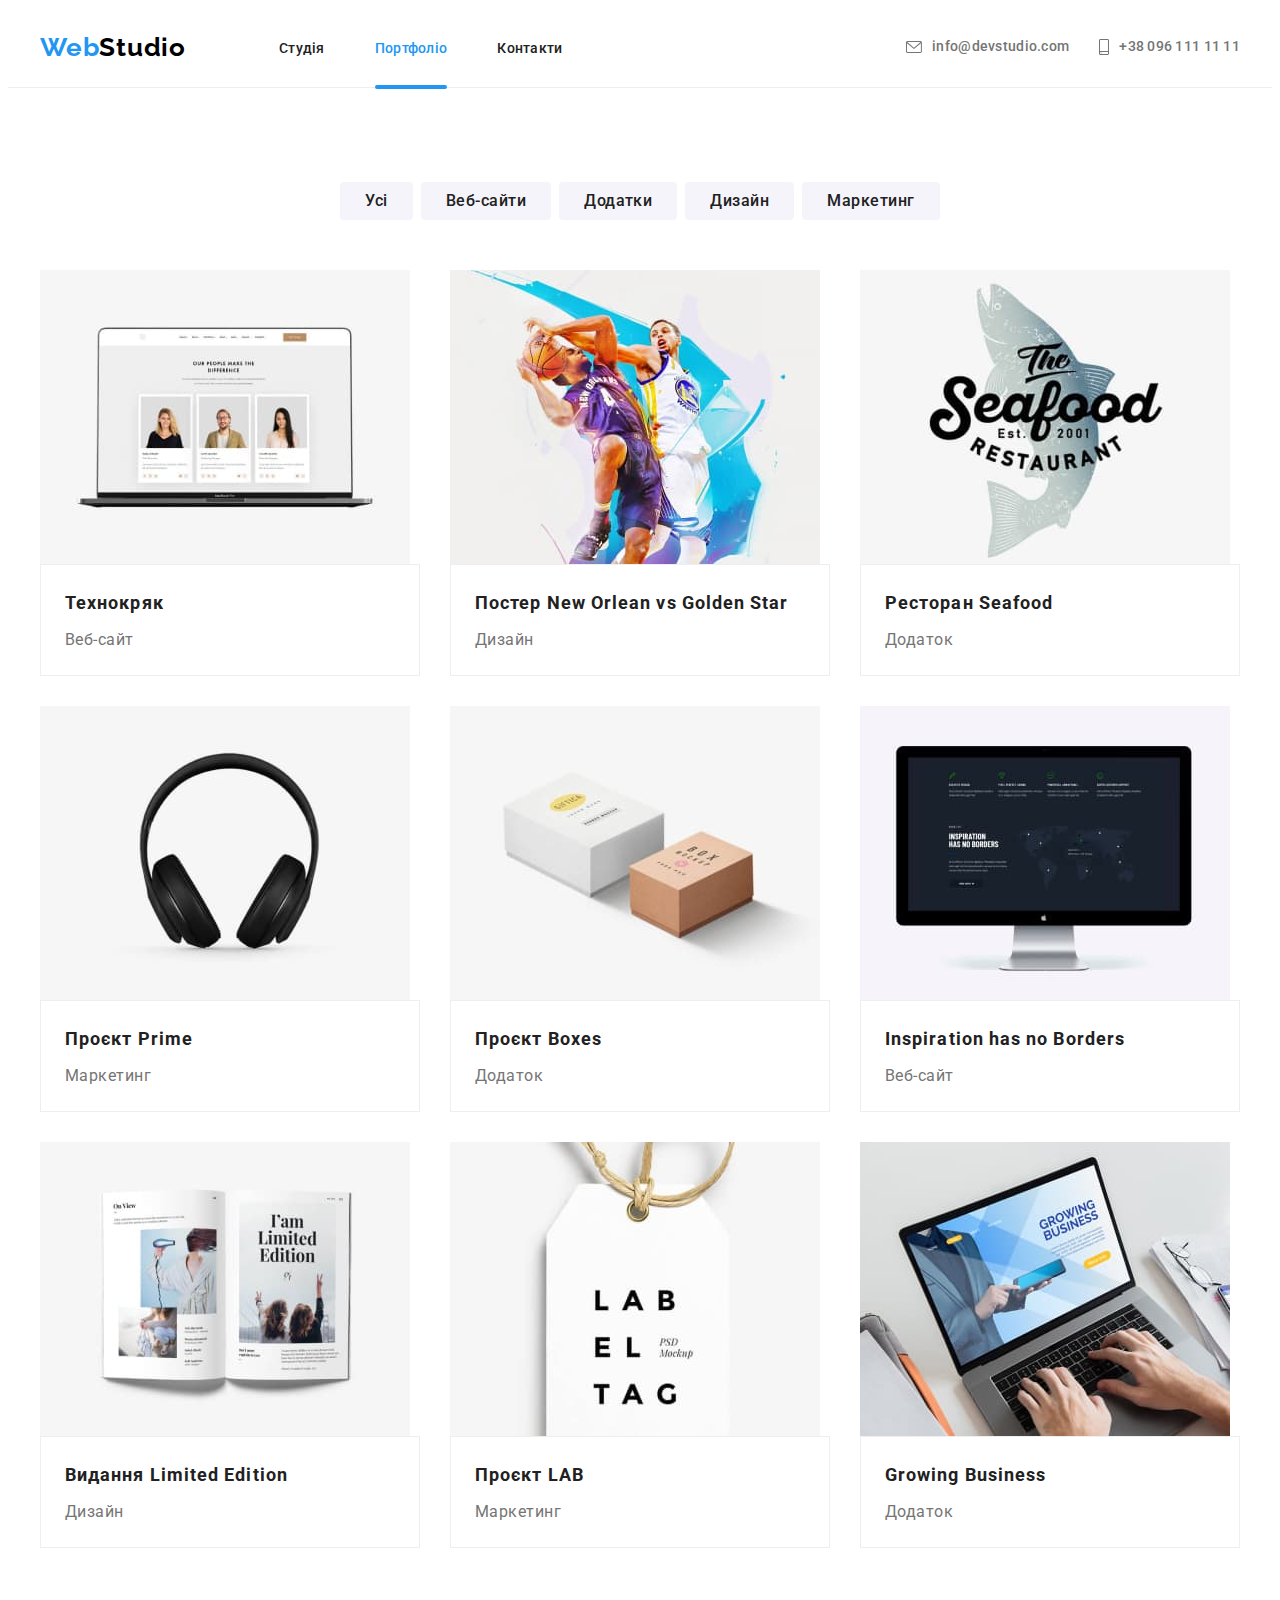
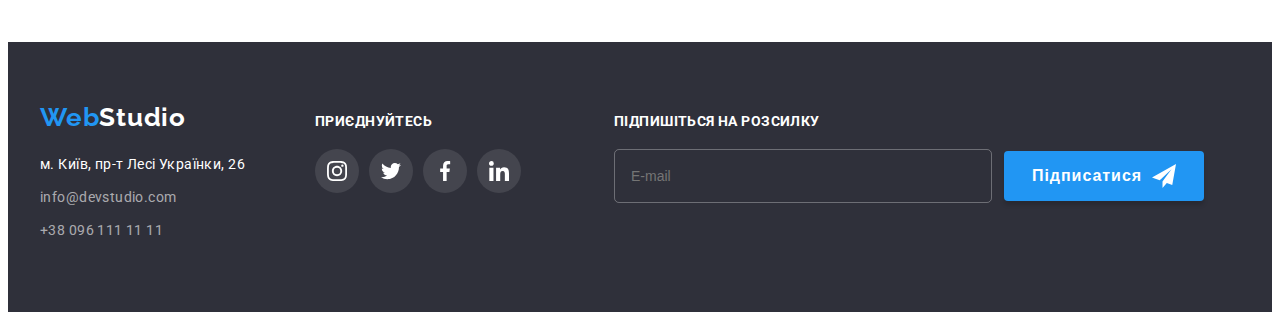
==== portfolio.html @ bf21e255 "hw-8" ====
<!DOCTYPE html>
<html lang="uk">
  <head>
    <meta charset="UTF-8" />
    <meta http-equiv="X-UA-Compatible" content="IE=edge" />
    <meta name="viewport" content="width=device-width, initial-scale=1.0" />
    <title>WebStudio</title>
    <link rel="preconnect" href="https://fonts.googleapis.com" />
    <link rel="preconnect" href="https://fonts.gstatic.com" crossorigin />
    <link
      href="https://fonts.googleapis.com/css2?family=Montserrat:wght@400;700&family=Raleway:wght@700&family=Roboto:wght@400;500;700;900&display=swap"
      rel="stylesheet"
    />
    <link
      rel="stylesheet"
      href="https://cdnjs.cloudflare.com/ajax/libs/modern-normalize/1.1.0/modern-normalize.min.css"
      integrity="sha512-wpPYUAdjBVSE4KJnH1VR1HeZfpl1ub8YT/NKx4PuQ5NmX2tKuGu6U/JRp5y+Y8XG2tV+wKQpNHVUX03MfMFn9Q=="
      crossorigin="anonymous"
      referrerpolicy="no-referrer"
    />
    <link href="https://unpkg.com/aos@2.3.1/dist/aos.css" rel="stylesheet">
    <link rel="stylesheet" href="https://cdnjs.cloudflare.com/ajax/libs/animate.css/4.1.1/animate.min.css" />
    <link rel="stylesheet" href="./css/main.css" />
    <link rel="stylesheet" href="./css/mainn.min.css" />
  </head>

  <body>
    <header class="header">
      <div class="conteiner header__conteiner">
        <nav class="navigation">
          <a class="logo navigation__logo link" href="link">Web<span class="webstudio-top">Studio</span></a>
          <ul class="menu list">
            <li class="menu__item">
              <a class="menu__link " href="./index.html">Студія</a>
            </li>
            <li class="menu__item">
              <a class="menu__link current" href="">Портфоліо</a>
            </li>
            <li class="menu__item">
              <a class="menu__link " href="">Контакти</a>
            </li>
          </ul>
        </nav>
        <div class="connect header__connect">
          <ul class="connect__list list">
            <li class="connect__item">
              <a class="connect__mail link" href="mailtoo:info@devstudio.com"><svg class="connect__icon" width="16"
                  height="12">
                  <use href="./img/symbol-defs.svg#icon-envelope"></use>
                </svg>
                info@devstudio.com</a>
            </li>
            <li class="connect__item">
              <a class="connect__tel link" href="tel:+380961111111"><svg class="connect__icon" width="10" height="16">
                  <use href="./img/symbol-defs.svg#icon-smartphone"></use>
                </svg>
                +38 096 111 11 11</a>
            </li>
          </ul>
        </div>
      </div>
    </header>
    <main>
      <section class="conteiner">
        <div class="presentation section">
          <div class="btn-conteiner">
            <h2 class="visually-hidden">hero</h2>
            <ul class="btn-list list">
              <li class="btn-item">
                <button class="btn-btn" type="button">Усі</button>
              </li>
              <li class="btn-item">
                <button class="btn-btn" type="button">Веб-сайти</button>
              </li>
              <li class="btn-item">
                <button class="btn-btn" type="button">Додатки</button>
              </li>
              <li class="btn-item">
                <button class="btn-btn" type="button">Дизайн</button>
              </li>
              <li class="btn-item">
                <button class="btn-btn" type="button">Маркетинг</button>
              </li>
            </ul>
          </div>
          <h1 class="visually-hidden">our works></h1>
          <div class="conteiner-our-works">
            <ul class="our-works-list list">
              <li class="our-works-item">
                <a class="our-works link" href="">
                  <div class="our-wrap">
                    <img src="./portfolio/1.jpg" alt="фото" width="370" height="294" />
                    <p class="our-text">Ресурс пропонує комплексні пропозиції з різним рівнем функціоналу та сервісів. Все це дозволить
                      відвідувачу отримати
                      вичерпні відомості про компанію чи приватну особу.
                    </p>
                  </div>
                  <div class="our-works-item-conteiner">
                    <h3 class="our-works-title">Технокряк</h3>
                    <p class="our-works-text">Веб-сайт</p>
                  </div>
                </a>
              </li>
              <li class="our-works-item">
                <a class="our-works link" href="">
                  <div class="our-wrap">
                    <img src="./portfolio/2.jpg" alt="фото" width="370" height="294" />
                    <p class="our-text">Ресурс пропонує комплексні пропозиції з різним рівнем функціоналу та сервісів. Все це дозволить
                      відвідувачу отримати
                      вичерпні відомості про компанію чи приватну особу.
                    </p>
                  </div>
                 
                  <div class="our-works-item-conteiner">
                    <h3 class="our-works-title">
                      Постер <span lang="en">New Orlean vs Golden Star</span>
                    </h3>
                    <p class="our-works-text">Дизайн</p>
                  </div>
                </a>
              </li>
              <li class="our-works-item">
                <a class="our-works link" href="">
                  <div class="our-wrap">
                    <img src="./portfolio/3.jpg" alt="фото" width="370" height="294" />
                    <p class="our-text">Ресурс пропонує комплексні пропозиції з різним рівнем функціоналу та сервісів. Все це дозволить
                      відвідувачу отримати
                      вичерпні відомості про компанію чи приватну особу.
                    </p>
                  </div>
                  
                  <div class="our-works-item-conteiner">
                    <h3 class="our-works-title">
                      Ресторан <span lang="en">Seafood</span>
                    </h3>
                    <p class="our-works-text">Додаток</p>
                  </div>
                </a>
              </li>
              <li class="our-works-item">
                <a class="our-works link" href="">
                  <div class="our-wrap">
                    <img src="./portfolio/4.jpg" alt="фото" width="370" height="294" />
                    <p class="our-text">Ресурс пропонує комплексні пропозиції з різним рівнем функціоналу та сервісів. Все це дозволить
                      відвідувачу отримати
                      вичерпні відомості про компанію чи приватну особу.
                    </p>
                  </div>
                 
                  <div class="our-works-item-conteiner">
                    <h3 class="our-works-title">
                      Проєкт <span lang="en">Prime</span>
                    </h3>
                    <p class="our-works-text">Маркетинг</p>
                  </div>
                </a>
              </li>
              <li class="our-works-item">
                <a class="our-works link" href="">
                  <div class="our-wrap">
                    <img src="./portfolio/5.jpg" alt="фото" width="370" height="294" />
                    <p class="our-text">Ресурс пропонує комплексні пропозиції з різним рівнем функціоналу та сервісів. Все це дозволить
                      відвідувачу отримати
                      вичерпні відомості про компанію чи приватну особу.
                    </p>
                  </div>
                 
                  <div class="our-works-item-conteiner">
                    <h3 class="our-works-title">
                      Проєкт <span lang="en">Boxes</span>
                    </h3>
                    <p class="our-works-text">Додаток</p>
                  </div>
                </a>
              </li>
              <li class="our-works-item">
                <a class="our-works link" href="">
                  <div class="our-wrap">
                    <img src="./portfolio/6.jpg" alt="фото" width="370" height="294" />
                    <p class="our-text">Ресурс пропонує комплексні пропозиції з різним рівнем функціоналу та сервісів. Все це дозволить
                      відвідувачу отримати
                      вичерпні відомості про компанію чи приватну особу.
                    </p>
                  </div>
                  
                  <div class="our-works-item-conteiner">
                    <h3 class="our-works-title">
                      <span lang="en">Inspiration has no Borders</span>
                    </h3>
                    <p class="our-works-text">Веб-сайт</p>
                  </div>
                </a>
              </li>
              <li class="our-works-item">
                <a class="our-works link" href="">
                  <div class="our-wrap">
                    <img src="./portfolio/7.jpg" alt="фото" width="370" height="294" />
                    <p class="our-text">Ресурс пропонує комплексні пропозиції з різним рівнем функціоналу та сервісів. Все це дозволить
                      відвідувачу отримати
                      вичерпні відомості про компанію чи приватну особу.
                    </p>
                  </div>
                 
                  <div class="our-works-item-conteiner">
                    <h3 class="our-works-title">
                      Видання <span lang="en">Limited Edition</span>
                    </h3>
                    <p class="our-works-text">Дизайн</p>
                  </div>
                </a>
              </li>
              <li class="our-works-item">
                <a class="our-works link" href="">
                  <div class="our-wrap">
                    <img src="./portfolio/8.jpg" alt="фото" width="370" height="294" />
                    <p class="our-text">Ресурс пропонує комплексні пропозиції з різним рівнем функціоналу та сервісів. Все це дозволить
                      відвідувачу отримати
                      вичерпні відомості про компанію чи приватну особу.
                    </p>
                  </div>
                  
                  <div class="our-works-item-conteiner">
                    <h3 class="our-works-title">
                      Проєкт <span lang="en">LAB</span>
                    </h3>
                    <p class="our-works-text">Маркетинг</p>
                  </div>
                </a>
              </li>
              <li class="our-works-item">
                <a class="our-works link" href="">
                  <div class="our-wrap">
                    <img src="./portfolio/9.jpg" alt="фото" width="370" height="294" />
                    <p class="our-text">Ресурс пропонує комплексні пропозиції з різним рівнем функціоналу та сервісів. Все це дозволить
                      відвідувачу отримати
                      вичерпні відомості про компанію чи приватну особу.
                    </p>
                  </div>
                  
                  <div class="our-works-item-conteiner">
                    <h3 class="our-works-title">
                      <span lang="en">Growing Business</span>
                    </h3>
                    <p class="our-works-text">Додаток</p>
                  </div>
                </a>
              </li>
            </ul>
          </div>
        </div>
      </section>
    </main>
    <footer class="footer section">
      <div class="conteiner footer__section">
        <div class="footer__conteiner">
          <a class="logo link" href="link">Web<span class="webstudio-bottom">Studio</span></a>
          <address class="address">
            м. Київ, пр-т Лесі Українки, 26
          </address>
          <ul class="footer__list list">
            <li class="footer__item">
              <a class="footer__mail link" href="mailtoo:info@devstudio.com">info@devstudio.com</a>
            </li>
            <li class="footer__item">
              <a class="footer__tel link" href="tel:+380961111111">+38 096 111 11 11</a>
            </li>
          </ul>
        </div>
        <div class="footer__soc">
          <h2 class="footer__soc-tile">приєднуйтесь</h2>
          <ul class="socials list">
            <li class="socials__item">
              <a class="socials__link footer--link" href="">
                <svg class="socials__icon" width="20" height="20">
                  <use href="./img/symbol-defs.svg#icon-instagram"></use>
                </svg>
              </a>
            </li>
            <li class="socials__item">
              <a class="socials__link footer--link" href="">
                <svg class="socials__icon" width="20" height="20">
                  <use href="./img/symbol-defs.svg#icon-twitter"></use>
                </svg>
              </a>
            </li>
            <li class="socials__item">
              <a class="socials__link footer--link" href="">
                <svg class="socials__icon" width="20" height="20">
                  <use href="./img/symbol-defs.svg#icon-facebook"></use>
                </svg>
              </a>
            </li>
            <li class="socials__item">
              <a class="socials__link footer--link" href="">
                <svg class="socials__icon" width="20" height="20">
                  <use href="./img/symbol-defs.svg#icon-linkedin"></use>
                </svg>
              </a>
            </li>
          </ul>
        </div>
        <form>
          <h2 class="footer__soc-tile">Підпишіться на розсилку</h2>
          <div class="footer-form">
            <label for="user-email" class="footer-modal-label"></label>
            <input type="email" class="form-input" name="user-email" id="user-email" placeholder="E-mail" />
            <button class="footer-form-btn" type="submit">
              Підписатися
              <svg class="form-close-icon" width="24" height="24">
                <use href="./img/symbol-defs.svg#icon-icon-send"></use>
              </svg>
            </button>
          </div>
        </form>
      </div>
    </footer>
  </body>
</html>
---- css/main.css ----
/* :root {
  --main-title-color: #ffffff;
  --main-btn-color: #ffffff;
  --second-title-color: #212121;
  --second-btn-color: #303030;
  --accent-color: #2196f3;
  --main-font: "Raleway", sans-serif;
} */

/* p,
h1,
h2,
h3,
h4,
h5,
h6 {
  margin: 0;
}

ul,
ol {
  margin: 0;
  padding-left: 0;
}

button {
  cursor: pointer;
}

img {
  display: block;
} */

/* body {
  font-family: "Roboto", sans-serif;
} */

/* .list {
  list-style: none;
}

.link {
  text-decoration: none;
} */
/* .visually-hidden {
  position: absolute;
  white-space: nowrap;
  width: 1px;
  height: 1px;
  overflow: hidden;
  border: 0;
  padding: 0;
  clip: rect(0 0 0 0);
  clip-path: inset(50%);
  margin: -1px;
} */

/* .conteiner {
  width: 1200px;
  padding-left: 15px;
  padding-right: 15px;
    margin-top: 0;
      margin-bottom: 0;
      margin-left: auto;
      margin-right: auto;
} */



/* ==================heder=============== */
/* 
.header {
  padding-top: 24px;
  padding-bottom: 25px;
  background: #ffffff;
  border-bottom: 1px solid #eeeeee;
}

.heder-navigation {
  display: flex;
  align-items: center;
}

.header-conteiner {
  display: flex;
  align-items: center;
}

.heder-list {
  display: flex;
  gap: 50px;
}

.header-connect {
  margin-left: auto;
}

.header-connect-list {
  display: flex;
  gap: 30px;
}


.heder-item .current{
  color: var(--accent-color);
}

.current {
  position: relative;
  padding-top: 32px;
  padding-bottom: 32px;
  
}

.current::after {
  content: "";
  position: absolute;
  left: 0;
  bottom: -1px;
  display: block;
  width: 100%;
  height: 4px;
  border-radius: 2px;
  background-color: var(--accent-color);
}

.header-connect-icon {
  fill: currentColor;
}

.heder-logo {
  font-family: "Raleway", sans-serif;
  font-style: normal;
  font-weight: 700;
  font-size: 26px;
  line-height: 1.19;
  letter-spacing: 0.03em;
  color: var(--accent-color);
  margin-right: 93px;
}

.webstudio-top {
  color: black;
}

.heder-link {
  font-weight: 500;
  font-size: 14px;
  line-height: 1.14;
  letter-spacing: 0.02em;
  color: var(--second-title-color);
  transition:color 250ms cubic-bezier(0.4, 0, 0.2, 1);
}

.heder-mail,
.heder-tel {
  font-weight: 500;
  font-size: 14px;
  line-height: 1.14;
  letter-spacing: 0.02em;
  color: #757575;
  display: flex;
  align-items: center;
  gap: 10px;
  transition:color 250ms cubic-bezier(0.4, 0, 0.2, 1);
}

.heder-link:hover,
.heder-mail:hover,
.heder-tel:hover {
  color: var(--accent-color);
}

.heder-link:focus,
.heder-mail:focus,
.heder-tel:focus {
  color: var(--accent-color);
} */
/* ============presentation=========== */

/* .btn-list {
  display: flex;
  justify-content: center;
  gap: 8px;
  margin-bottom: 50px;
}

.btn-btn {
  font-family: "Roboto";
  font-style: normal;
  font-weight: 500;
  font-size: 16px;
  line-height: 1.62;
  text-align: center;
  letter-spacing: 0.03em;
  cursor: pointer;
  border: 1px;
  border-radius: 4px;
  background: #f5f4fa;
  color: var(--second-title-color);
  padding: 6px 25px;
  transition: background-color 250ms cubic-bezier(0.4, 0, 0.2, 1);
}

.btn-btn:hover {
  border-radius: 4px;
  background-color: var(--accent-color);
  color: var(--main-btn-color);
  box-shadow: 0px 3px 1px rgba(0, 0, 0, 0.1), 0px 1px 2px rgba(0, 0, 0, 0.08), 0px 2px 2px rgba(0, 0, 0, 0.12);
    border-radius: 4px;
}

.our-works-list {
  display: flex;
  flex-wrap: wrap;
  gap: 30px;
}

.our-works-item {
  width: calc((100% - 60px) / 3);
}

.our-wrap{
  position: relative;
  overflow: hidden;
}

.our-text{
  position: absolute;
  top: 0;
  left: 0;
  color: #FFFFFF;
  font-family: 'Roboto';
    font-style: normal;
    font-weight: 400;
    font-size: 18px;
    line-height: 1.56;
    letter-spacing: 0.03em;
    background-color:rgba(33, 150, 243, 0.9);
    padding: 40px;
    height: 100%;
    transform: translateY(100%);
    transition:transform 250ms cubic-bezier(0.4, 0, 0.2, 1);
    overflow: auto;
}
.our-works-item:hover .our-text{
  transform: translateY(0);
}


.our-works-item:hover,
.our-works-item:focus{
box-shadow: 0px 1px 1px rgba(0, 0, 0, 0.12), 0px 4px 4px rgba(0, 0, 0, 0.06), 1px 4px 6px rgba(0, 0, 0, 0.16);
}

.our-works-item-conteiner {
  padding: 20px 24px;
  background: #ffffff;
  border: 1px solid #eeeeee;
}

.our-works-title {
  font-weight: 700;
  font-size: 18px;
  line-height: 2;
  letter-spacing: 0.06em;
  color: var(--second-title-color);
  margin-bottom: 4px;
}

.our-works-text {
  font-size: 16px;
  line-height: 1.88;
  letter-spacing: 0.03em;
  color: #757575;
} */

/* =============footer============= */

/* .footer {
  background: #2f303a;
  padding-top: 60px;
  padding-bottom: 60px;
}

.footer-soc-tile {
  font-weight: 700;
  font-size: 14px;
  line-height: 1.14;
  letter-spacing: 0.03em;
  color: #ffffff;
  text-transform: uppercase;
  margin-bottom: 20px;
}

.footer-logo {
  font-family: "Raleway", sans-serif;
  font-weight: 700;
  font-size: 26px;
  line-height: 1.19;
  letter-spacing: 0.03em;
  color: var(--accent-color);
}

.webstudio-bottom {
  color: #ffffff;
}

.footer-address {
  font-style: normal;
  font-size: 14px;
  line-height: 1.71;
  letter-spacing: 0.03em;
  color: #ffffff;
  margin-top: 20px;
  margin-bottom: 9px;
}

.footer-item {
  margin-bottom: 9px;
}

.footer-mail,
.footer-tel {
  font-size: 14px;
  line-height: 1.71;
  letter-spacing: 0.03em;
  color: rgba(255, 255, 255, 0.6);
  transition:color 250ms cubic-bezier(0.4, 0, 0.2, 1);
}

.footer-mail:hover,
.footer-tel:hover {
  color: var(--accent-color);
}

.footer-mail:focus,
.footer-tel:focus {
  color: var(--accent-color);
}

.footer-soc-list {
  display: flex;
  gap: 10px;
}

.footer-soc {
  margin-right: 93px;
}

.footer-conteiner {
  margin-right: 70px;
}

.footer-section {
  display: flex;
  align-items: baseline;
}

.footer-soc-link {
  width: 44px;
  height: 44px;
  border-radius: 50%;
  background: rgba(255, 255, 255, 0.1);
  display: flex;
  align-items: center;
  justify-content: center;
  color: #ffffff;
  transition: background-color 250ms cubic-bezier(0.4, 0, 0.2, 1);
}

.footer-soc-icon {
  fill: currentColor;
}

.footer-soc-link:hover,
.footer-soc-link:focus {
  background-color: var(--accent-color);
}

.form-input {
  width: 358px;
  height: 50px;
  border: 1px solid rgba(255, 255, 255, 0.3);
  border-radius: 5px;
  font-size: 14px;
  padding-left: 16px;
  background-color: transparent;
  margin-right: 12px;
}

.footer-form {
  display: flex;
  align-items: center;
  justify-content: center;
}

.form-close-icon {
  fill: #FFFFFF;

}

.footer-form-btn {
  font-weight: 700;
  font-size: 16px;
  line-height: 31.88;
  display: flex;
  align-items: center;
  text-align: center;
  letter-spacing: 0.06em;
  color: #FFFFFF;
  cursor: pointer;
  margin: 0 auto;
  background-color: transparent;
  background: #2196f3;
  box-shadow: 0px 4px 4px rgba(0, 0, 0, 0.15);
  border-radius: 4px;
  min-width: 200px;
  height: 50px;
  border: 1px;
  display: flex;
  align-items: center;
  justify-content: center;
  gap: 10px;

} */
---- css/mainn.min.css ----
:root{--main-title-color: #ffffff;--main-btn-color: #ffffff;--second-title-color: #212121;--second-btn-color: #303030;--accent-color: #2196f3;--main-font: "Raleway", sans-serif}body{font-family:"Roboto",sans-serif}.list{list-style:none}.link{text-decoration:none}p,h1,h2,h3,h4,h5,h6{margin:0}ul,ol{margin:0;padding-left:0}button{cursor:pointer}img{display:block}a{color:currentColor;text-decoration:none}.section{padding-top:94px;padding-bottom:94px}.conteiner{width:1200px;padding-left:15px;padding-right:15px;margin:0 auto}.socials__link{width:44px;height:44px;border-radius:50%;display:flex;align-items:center;justify-content:center;transition:background-color 250ms cubic-bezier(0.4, 0, 0.2, 1)}.socials__link:hover,.socials__link:focus{background-color:var(--accent-color);color:#fff}.footer--link{background:rgba(255,255,255,.1);color:#fff}.header{padding-top:24px;padding-bottom:24px;background:#fff;border-bottom:1px solid #eee}.navigation{display:flex;align-items:center}.header__conteiner{display:flex;align-items:center}.menu{display:flex;gap:50px}.menu__item .current{color:var(--accent-color)}.header__connect{margin-left:auto}.connect__list{display:flex;gap:30px}.current{position:relative;padding-top:32px;padding-bottom:32px}.current::after{content:"";position:absolute;left:0;bottom:-1px;display:block;width:100%;height:4px;border-radius:2px;background-color:var(--accent-color)}.connect__icon{fill:currentColor}.logo{font-family:"Raleway",sans-serif;font-style:normal;font-weight:700;font-size:26px;line-height:1.19;letter-spacing:.03em;color:var(--accent-color)}.navigation__logo{margin-right:93px}.webstudio-top{color:#000}.menu__link{font-weight:500;font-size:14px;line-height:1.14;letter-spacing:.02em;color:var(--second-title-color);transition:color 250ms cubic-bezier(0.4, 0, 0.2, 1)}.menu__link:hover,.menu__link:focus{color:var(--accent-color)}.connect__mail,.connect__tel{font-weight:500;font-size:14px;line-height:1.14;letter-spacing:.02em;color:#757575;display:flex;align-items:center;gap:10px;transition:color 250ms cubic-bezier(0.4, 0, 0.2, 1)}.connect__mail:hover,.connect__mail:focus,.connect__tel:hover,.connect__tel:focus{color:var(--accent-color)}.btn-list{display:flex;justify-content:center;gap:8px;margin-bottom:50px}.btn-btn{font-family:"Roboto";font-style:normal;font-weight:500;font-size:16px;line-height:1.62;text-align:center;letter-spacing:.03em;cursor:pointer;border:1px;border-radius:4px;background:#f5f4fa;color:var(--second-title-color);padding:6px 25px;transition:background-color 250ms cubic-bezier(0.4, 0, 0.2, 1)}.btn-btn:hover{border-radius:4px;background-color:var(--accent-color);color:var(--main-btn-color);box-shadow:0px 3px 1px rgba(0,0,0,.1),0px 1px 2px rgba(0,0,0,.08),0px 2px 2px rgba(0,0,0,.12);border-radius:4px}.our-works-list{display:flex;flex-wrap:wrap;gap:30px}.our-works-item{width:calc((100% - 60px)/3)}.our-works-item:hover,.our-works-item:focus{box-shadow:0px 1px 1px rgba(0,0,0,.12),0px 4px 4px rgba(0,0,0,.06),1px 4px 6px rgba(0,0,0,.16)}.our-wrap{position:relative;overflow:hidden}.our-text{position:absolute;top:0;left:0;color:#fff;font-family:"Roboto";font-style:normal;font-weight:400;font-size:18px;line-height:1.56;letter-spacing:.03em;background-color:rgba(33,150,243,.9);padding:40px;height:100%;transform:translateY(100%);transition:transform 250ms cubic-bezier(0.4, 0, 0.2, 1);overflow:auto}.our-works-item:hover .our-text{transform:translateY(0)}.our-works-item-conteiner{padding:20px 24px;background:#fff;border:1px solid #eee}.our-works-title{font-weight:700;font-size:18px;line-height:2;letter-spacing:.06em;color:var(--second-title-color);margin-bottom:4px}.our-works-text{font-size:16px;line-height:1.88;letter-spacing:.03em;color:#757575}.footer{background:#2f303a;padding-top:60px;padding-bottom:60px}.footer__soc-tile{font-weight:700;font-size:14px;line-height:16px;letter-spacing:.03em;text-transform:uppercase;color:#fff;margin-bottom:20px}.logo{font-family:"Raleway",sans-serif;font-weight:700;font-size:26px;line-height:1.19;letter-spacing:.03em;color:var(--accent-color)}.webstudio-bottom{color:#fff}.address{font-style:normal;font-size:14px;line-height:1.71;letter-spacing:.03em;color:#fff;margin-top:20px;margin-bottom:9px}.footer__item{margin-bottom:9px}.footer__mail,.footer__tel{font-size:14px;line-height:1.71;letter-spacing:.03em;color:rgba(255,255,255,.6);transition:color 250ms cubic-bezier(0.4, 0, 0.2, 1)}.footer__mail:hover,.footer__mail:focus,.footer__tel:hover,.footer__tel:focus{color:var(--accent-color)}.footer__soc{margin-right:93px}.socials{display:flex;gap:10px}.footer__conteiner{margin-right:70px}.footer__section{display:flex;align-items:baseline}.socials__icon{fill:currentColor}.form-input{width:358px;height:50px;border:1px solid rgba(255,255,255,.3);border-radius:5px;font-size:14px;padding-left:16px;background-color:rgba(0,0,0,0);margin-right:12px}.footer-form{display:flex;align-items:center;justify-content:center}.form-close-icon{fill:#fff}.footer-form-btn{font-weight:700;font-size:16px;line-height:1.88;text-align:center;letter-spacing:.06em;color:#fff;cursor:pointer;margin:0 auto;background-color:rgba(0,0,0,0);background:#2196f3;box-shadow:0px 4px 4px rgba(0,0,0,.15);border-radius:4px;min-width:200px;height:50px;border:1px;display:flex;align-items:center;justify-content:center;gap:10px}.visually-hidden{position:absolute;white-space:nowrap;width:1px;height:1px;overflow:hidden;border:0;padding:0;clip:rect(0 0 0 0);-webkit-clip-path:inset(50%);clip-path:inset(50%);margin:-1px}/*# sourceMappingURL=mainn.min.css.map */
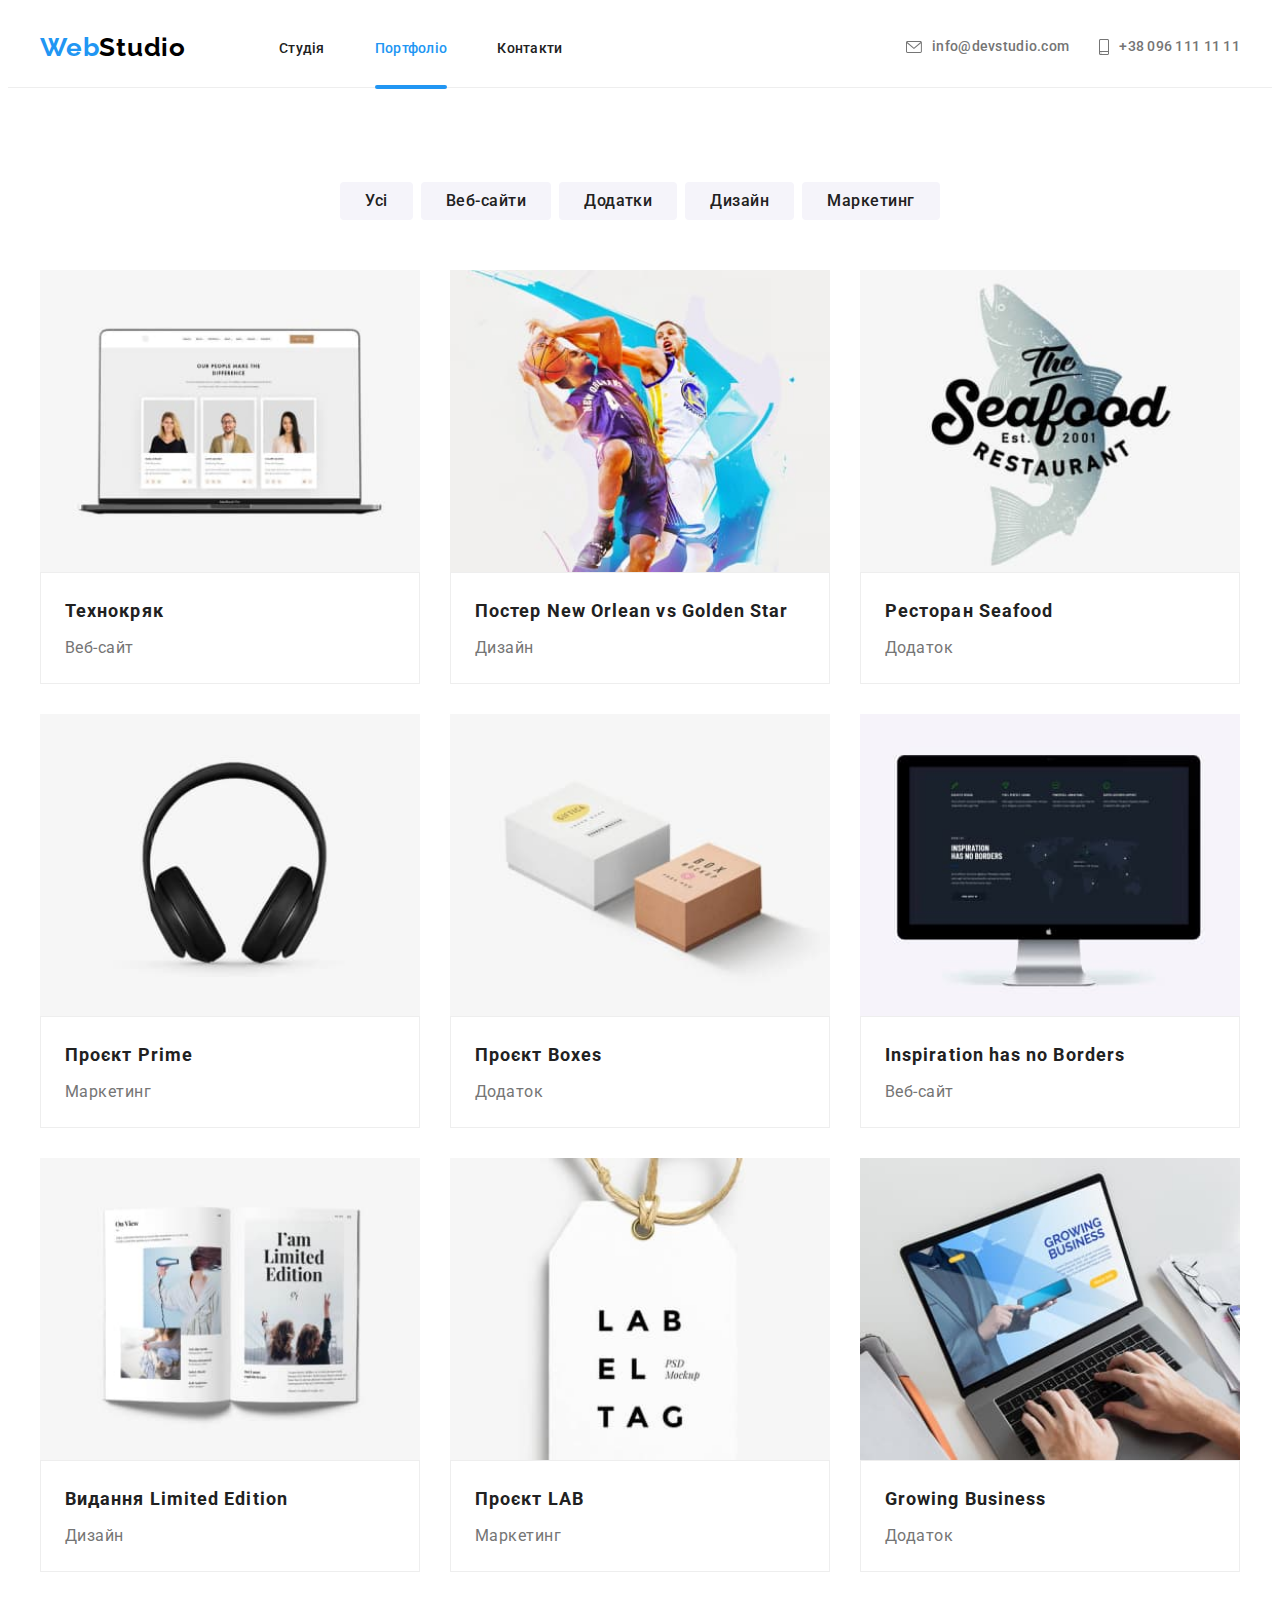
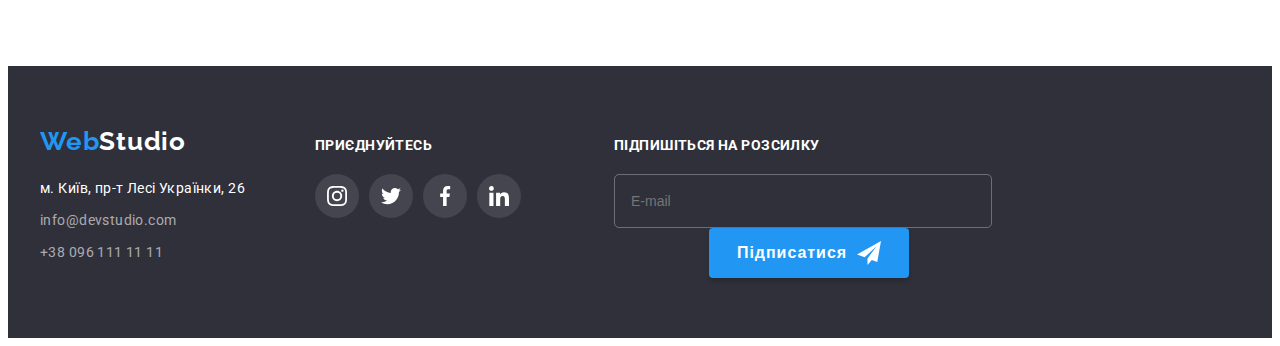
==== commit 9d2ed440: "corecttion" ====
--- a/portfolio.html
+++ b/portfolio.html
@@ -1,25 +1,21 @@
 <!DOCTYPE html>
 <html lang="uk">
-  <head>
-    <meta charset="UTF-8" />
-    <meta http-equiv="X-UA-Compatible" content="IE=edge" />
-    <meta name="viewport" content="width=device-width, initial-scale=1.0" />
-    <title>WebStudio</title>
-    <link rel="preconnect" href="https://fonts.googleapis.com" />
-    <link rel="preconnect" href="https://fonts.gstatic.com" crossorigin />
-    <link
-      href="https://fonts.googleapis.com/css2?family=Montserrat:wght@400;700&family=Raleway:wght@700&family=Roboto:wght@400;500;700;900&display=swap"
-      rel="stylesheet"
-    />
-    <link
-      rel="stylesheet"
-      href="https://cdnjs.cloudflare.com/ajax/libs/modern-normalize/1.1.0/modern-normalize.min.css"
-      integrity="sha512-wpPYUAdjBVSE4KJnH1VR1HeZfpl1ub8YT/NKx4PuQ5NmX2tKuGu6U/JRp5y+Y8XG2tV+wKQpNHVUX03MfMFn9Q=="
-      crossorigin="anonymous"
-      referrerpolicy="no-referrer"
-    />
-    <link href="https://unpkg.com/aos@2.3.1/dist/aos.css" rel="stylesheet">
-    <link rel="stylesheet" href="https://cdnjs.cloudflare.com/ajax/libs/animate.css/4.1.1/animate.min.css" />
+
+<head>
+  <meta charset="UTF-8" />
+  <meta http-equiv="X-UA-Compatible" content="IE=edge" />
+  <meta name="viewport" content="width=device-width, initial-scale=1.0" />
+  <title>WebStudio</title>
+  <link rel="preconnect" href="https://fonts.googleapis.com" />
+  <link rel="preconnect" href="https://fonts.gstatic.com" crossorigin />
+  <link
+    href="https://fonts.googleapis.com/css2?family=Montserrat:wght@400;700&family=Raleway:wght@700&family=Roboto:wght@400;500;700;900&display=swap"
+    rel="stylesheet" />
+  <link rel="stylesheet" href="https://cdnjs.cloudflare.com/ajax/libs/modern-normalize/1.1.0/modern-normalize.min.css"
+    integrity="sha512-wpPYUAdjBVSE4KJnH1VR1HeZfpl1ub8YT/NKx4PuQ5NmX2tKuGu6U/JRp5y+Y8XG2tV+wKQpNHVUX03MfMFn9Q=="
+    crossorigin="anonymous" referrerpolicy="no-referrer" />
+  <link href="https://unpkg.com/aos@2.3.1/dist/aos.css" rel="stylesheet" />
+  <link rel="stylesheet" href="https://cdnjs.cloudflare.com/ajax/libs/animate.css/4.1.1/animate.min.css" />
     <link rel="stylesheet" href="./css/main.css" />
     <link rel="stylesheet" href="./css/mainn.min.css" />
   </head>
@@ -31,7 +27,7 @@
           <a class="logo navigation__logo link" href="link">Web<span class="webstudio-top">Studio</span></a>
           <ul class="menu list">
             <li class="menu__item">
-              <a class="menu__link " href="./index.html">Студія</a>
+              <a class="menu__link" href="./index.html">Студія</a>
             </li>
             <li class="menu__item">
               <a class="menu__link current" href="">Портфоліо</a>
@@ -57,6 +53,68 @@
                 +38 096 111 11 11</a>
             </li>
           </ul>
+        </div>
+        <button type="button" class="menu-open-btn" data-menu-open>
+          <svg class="icon-menu" width="40" height="40">
+            <use href="./img/symbol-defs.svg#icon-menu"></use>
+          </svg>
+        </button>
+    
+      </div>
+      <div class="mobile-menu is-hidden" data-menu>
+        <div class="conteiner">
+          <div class="mob-menu-top">
+            <button type="button" class="menu-close-btn" data-menu-close>
+              <svg class="modal-close-icon" width="30" height="30">
+                <use href="./img/symbol-defs.svg#icon-close-black"></use>
+              </svg>
+            </button>
+            <ul class="mobile-menu-list list">
+              <li class="mobile-menu__item">
+                <a class="mobile-menu__link " href="./index.html">Cтудія</a>
+                </li>
+                <li class=" mobile-menu__item">
+                  <a class="mobile-menu__link " href="">Портфоліо</a>
+              </li>
+              <li class="mobile-menu__item">
+                <a class="mobile-menu__link " href="">Контакти</a>
+              </li>
+            </ul>
+          </div>
+          <div class="mob-menu-bottom">
+            <ul class="mob__connectt__list list">
+              <li class="mob__connect__item">
+                <a class="mob__connect__tel link" href="tel:+380961111111">
+                  +38 096 111 11 11</a>
+              </li>
+              <li class="mob__connect__item">
+                <a class="mob__connect__mail link" href="mailtoo:info@devstudio.com">
+                  info@devstudio.com</a>
+              </li>
+            </ul>
+            <ul class="mob-socials list">
+              <li class="mob-socials__item">
+                <a class="mob-socials__link" href="">instagram
+    
+                </a>
+              </li>
+              <li class="mob-socials__item">
+                <a class="mob-socials__link " href="">twitter
+    
+                </a>
+              </li>
+              <li class="mob-socials__item">
+                <a class="mob-socials__link " href="">facebook
+    
+                </a>
+              </li>
+              <li class="mob-socials__item">
+                <a class="mob-socials__link " href="">linkedin
+    
+                </a>
+              </li>
+            </ul>
+          </div>
         </div>
       </div>
     </header>
@@ -89,7 +147,15 @@
               <li class="our-works-item">
                 <a class="our-works link" href="">
                   <div class="our-wrap">
-                    <img src="./portfolio/1.jpg" alt="фото" width="370" height="294" />
+                    <picture>
+                      <source srcset="./portfolio/1.jpg 1x, 
+                                  ./portfolio/1-2x.jpg 2x" media="(min-width: 1200px)" />
+                      <source srcset="./portfolio/1tab.jpg 1x, 
+                                  ./portfolio/1tab-2x.jpg 2x" media="(min-width: 768px)" />
+                      <source srcset="./portfolio/1mob.jpg 1x, 
+                                  ./portfolio/1mob-2x.jpg 2x" media="(min-width: 480px)" />
+                      <img src="./portfolio/1.jpg" alt="фото" width="450" />
+                    </picture>
                     <p class="our-text">Ресурс пропонує комплексні пропозиції з різним рівнем функціоналу та сервісів. Все це дозволить
                       відвідувачу отримати
                       вичерпні відомості про компанію чи приватну особу.
@@ -104,7 +170,14 @@
               <li class="our-works-item">
                 <a class="our-works link" href="">
                   <div class="our-wrap">
-                    <img src="./portfolio/2.jpg" alt="фото" width="370" height="294" />
+                    <source srcset="./portfolio/2.jpg 1x, 
+                                                      ./portfolio/2-2x.jpg 2x" media="(min-width: 1200px)" />
+                    <source srcset="./portfolio/2tab.jpg 1x, 
+                                                      ./portfolio/2tab-2x.jpg 2x" media="(min-width: 768px)" />
+                    <source srcset="./portfolio/2mob.jpg 1x, 
+                                                      ./portfolio/2mob-2x.jpg 2x" media="(min-width: 480px)" />
+                    <img src="./portfolio/2.jpg" alt="фото" width="450" />
+                    </picture>
                     <p class="our-text">Ресурс пропонує комплексні пропозиції з різним рівнем функціоналу та сервісів. Все це дозволить
                       відвідувачу отримати
                       вичерпні відомості про компанію чи приватну особу.
@@ -122,7 +195,14 @@
               <li class="our-works-item">
                 <a class="our-works link" href="">
                   <div class="our-wrap">
-                    <img src="./portfolio/3.jpg" alt="фото" width="370" height="294" />
+                    <source srcset="./portfolio/3.jpg 1x, 
+                                                      ./portfolio/3-2x.jpg 2x" media="(min-width: 1200px)" />
+                    <source srcset="./portfolio/3tab.jpg 1x, 
+                                                      ./portfolio/3tab-2x.jpg 2x" media="(min-width: 768px)" />
+                    <source srcset="./portfolio/3mob.jpg 1x, 
+                                                      ./portfolio/3mob-2x.jpg 2x" media="(min-width: 480px)" />
+                    <img src="./portfolio/3.jpg" alt="фото" width="450" />
+                    </picture>
                     <p class="our-text">Ресурс пропонує комплексні пропозиції з різним рівнем функціоналу та сервісів. Все це дозволить
                       відвідувачу отримати
                       вичерпні відомості про компанію чи приватну особу.
@@ -140,7 +220,14 @@
               <li class="our-works-item">
                 <a class="our-works link" href="">
                   <div class="our-wrap">
-                    <img src="./portfolio/4.jpg" alt="фото" width="370" height="294" />
+                  <source srcset="./portfolio/4.jpg 1x, 
+                                                    ./portfolio/4-2x.jpg 2x" media="(min-width: 1200px)" />
+                  <source srcset="./portfolio/4tab.jpg 1x, 
+                                                    ./portfolio/4tab-2x.jpg 2x" media="(min-width: 768px)" />
+                  <source srcset="./portfolio/4mob.jpg 1x, 
+                                                    ./portfolio/4mob-2x.jpg 2x" media="(min-width: 480px)" />
+                  <img src="./portfolio/4.jpg" alt="фото" width="450" />
+                  </picture>
                     <p class="our-text">Ресурс пропонує комплексні пропозиції з різним рівнем функціоналу та сервісів. Все це дозволить
                       відвідувачу отримати
                       вичерпні відомості про компанію чи приватну особу.
@@ -158,7 +245,14 @@
               <li class="our-works-item">
                 <a class="our-works link" href="">
                   <div class="our-wrap">
-                    <img src="./portfolio/5.jpg" alt="фото" width="370" height="294" />
+                  <source srcset="./portfolio/5.jpg 1x, 
+                                                    ./portfolio/5-2x.jpg 2x" media="(min-width: 1200px)" />
+                  <source srcset="./portfolio/5tab.jpg 1x, 
+                                                    ./portfolio/5tab-2x.jpg 2x" media="(min-width: 768px)" />
+                  <source srcset="./portfolio/5mob.jpg 1x, 
+                                                    ./portfolio/5mob-2x.jpg 2x" media="(min-width: 480px)" />
+                  <img src="./portfolio/5.jpg" alt="фото" width="450" />
+                  </picture>
                     <p class="our-text">Ресурс пропонує комплексні пропозиції з різним рівнем функціоналу та сервісів. Все це дозволить
                       відвідувачу отримати
                       вичерпні відомості про компанію чи приватну особу.
@@ -176,7 +270,14 @@
               <li class="our-works-item">
                 <a class="our-works link" href="">
                   <div class="our-wrap">
-                    <img src="./portfolio/6.jpg" alt="фото" width="370" height="294" />
+                    <source srcset="./portfolio/6.jpg 1x, 
+                                                      ./portfolio/6-2x.jpg 2x" media="(min-width: 1200px)" />
+                    <source srcset="./portfolio/6tab.jpg 1x, 
+                                                      ./portfolio/6tab-2x.jpg 2x" media="(min-width: 768px)" />
+                    <source srcset="./portfolio/6mob.jpg 1x, 
+                                                      ./portfolio/6mob-2x.jpg 2x" media="(min-width: 480px)" />
+                    <img src="./portfolio/6.jpg" alt="фото" width="450" />
+                    </picture>
                     <p class="our-text">Ресурс пропонує комплексні пропозиції з різним рівнем функціоналу та сервісів. Все це дозволить
                       відвідувачу отримати
                       вичерпні відомості про компанію чи приватну особу.
@@ -194,7 +295,14 @@
               <li class="our-works-item">
                 <a class="our-works link" href="">
                   <div class="our-wrap">
-                    <img src="./portfolio/7.jpg" alt="фото" width="370" height="294" />
+                    <source srcset="./portfolio/7.jpg 1x, 
+                                                      ./portfolio/7-2x.jpg 2x" media="(min-width: 1200px)" />
+                    <source srcset="./portfolio/7tab.jpg 1x, 
+                                                      ./portfolio/7tab-2x.jpg 2x" media="(min-width: 768px)" />
+                    <source srcset="./portfolio/7mob.jpg 1x, 
+                                                      ./portfolio/7mob-2x.jpg 2x" media="(min-width: 480px)" />
+                    <img src="./portfolio/7.jpg" alt="фото" width="450" />
+                    </picture>
                     <p class="our-text">Ресурс пропонує комплексні пропозиції з різним рівнем функціоналу та сервісів. Все це дозволить
                       відвідувачу отримати
                       вичерпні відомості про компанію чи приватну особу.
@@ -212,7 +320,14 @@
               <li class="our-works-item">
                 <a class="our-works link" href="">
                   <div class="our-wrap">
-                    <img src="./portfolio/8.jpg" alt="фото" width="370" height="294" />
+                    <source srcset="./portfolio/8.jpg 1x, 
+                                                      ./portfolio/8-2x.jpg 2x" media="(min-width: 1200px)" />
+                    <source srcset="./portfolio/8tab.jpg 1x, 
+                                                      ./portfolio/8tab-2x.jpg 2x" media="(min-width: 768px)" />
+                    <source srcset="./portfolio/8mob.jpg 1x, 
+                                                      ./portfolio/8mob-2x.jpg 2x" media="(min-width: 480px)" />
+                    <img src="./portfolio/8.jpg" alt="фото" width="450" />
+                    </picture>
                     <p class="our-text">Ресурс пропонує комплексні пропозиції з різним рівнем функціоналу та сервісів. Все це дозволить
                       відвідувачу отримати
                       вичерпні відомості про компанію чи приватну особу.
@@ -230,7 +345,14 @@
               <li class="our-works-item">
                 <a class="our-works link" href="">
                   <div class="our-wrap">
-                    <img src="./portfolio/9.jpg" alt="фото" width="370" height="294" />
+                    <source srcset="./portfolio/9.jpg 1x, 
+                                                      ./portfolio/9-2x.jpg 2x" media="(min-width: 1200px)" />
+                    <source srcset="./portfolio/9tab.jpg 1x, 
+                                                      ./portfolio/9tab-2x.jpg 2x" media="(min-width: 768px)" />
+                    <source srcset="./portfolio/9mob.jpg 1x, 
+                                                      ./portfolio/9mob-2x.jpg 2x" media="(min-width: 480px)" />
+                    <img src="./portfolio/9.jpg" alt="фото" width="450" />
+                    </picture>
                     <p class="our-text">Ресурс пропонує комплексні пропозиції з різним рівнем функціоналу та сервісів. Все це дозволить
                       відвідувачу отримати
                       вичерпні відомості про компанію чи приватну особу.
@@ -314,5 +436,92 @@
         </form>
       </div>
     </footer>
+    <div class="backdrop is-hidden" data-modal>
+      <div class="modal">
+        <button type="button" class="modal-btn" data-modal-close>
+          <svg class="modal-close-icon" width="18" height="18">
+            <use href="./img/symbol-defs.svg#icon-close-black"></use>
+          </svg>
+        </button>
+        <p class="modal-title">Залиште свої дані, ми вам передзвонимо</p>
+        <form>
+          <div class="modal-field">
+            <label for="user-name" class="modal-label">Ім'я</label>
+            <div class="input-wrap">
+              <input
+                type="text"
+                class="modal-input"
+                name="user-name"
+                id="user-name"
+              />
+              <svg class="modal-input-icon" width="18" height="18">
+                <use href="./img/symbol-defs.svg#icon-person"></use>
+              </svg>
+            </div>
+          </div>
+          <div class="modal-field">
+            <label for="user-tel" class="modal-label">Телефон</label>
+            <div class="input-wrap">
+              <input
+                type="tel"
+                class="modal-input"
+                name="user-tel"
+                id="user-tel"
+              />
+              <svg class="modal-input-icon" width="18" height="18">
+                <use href="./img/symbol-defs.svg#icon-phone"></use>
+              </svg>
+            </div>
+          </div>
+          <div class="modal-field">
+            <label for="user-email" class="modal-label">Пошта</label>
+            <div class="input-wrap">
+              <input
+                type="email"
+                class="modal-input"
+                name="user-email"
+                id="user-email"
+              />
+              <svg class="modal-input-icon" width="18" height="18">
+                <use href="./img/symbol-defs.svg#icon-email"></use>
+              </svg>
+            </div>
+          </div>
+          <div class="modal-field">
+            <label for="user-text" class="modal-label">Коментар</label>
+            <textarea
+              name="user-text"
+              id="user-text"
+              class="modal-comment"
+              placeholder="Введіть текст"
+            ></textarea>
+          </div>
+          <div class="modal-field-chec">
+            <input
+              type="checkbox"
+              class="input-check visually-hidden"
+              name="privacy"
+              value="true"
+              id="privacy"
+            />
+            <label for="privacy" class="check-text">
+              <span>
+                <svg class="check-icon" width="16" height="15">
+                  <use href="./img/symbol-defs.svg#icon-icon-check"></use>
+                </svg>
+              </span>
+              Погоджуюся з розсилкою та приймаю<a class="form-link" href=""> Умови договору</a></label
+            >
+          </div>
+          <button class="form-btn" type="submit">Відправити</button>
+        </form>
+      </div>
+    </div>
+    <script src="https://unpkg.com/aos@2.3.1/dist/aos.js"></script>
+    <script>
+      AOS.init();
+    </script>
+    <script src="./js/modal.js"></script>
+    <script src="./js/menu.js"></script>
   </body>
 </html>
--- a/css/mainn.min.css
+++ b/css/mainn.min.css
@@ -1 +1 @@
-:root{--main-title-color: #ffffff;--main-btn-color: #ffffff;--second-title-color: #212121;--second-btn-color: #303030;--accent-color: #2196f3;--main-font: "Raleway", sans-serif}body{font-family:"Roboto",sans-serif}.list{list-style:none}.link{text-decoration:none}p,h1,h2,h3,h4,h5,h6{margin:0}ul,ol{margin:0;padding-left:0}button{cursor:pointer}img{display:block}a{color:currentColor;text-decoration:none}.section{padding-top:94px;padding-bottom:94px}.conteiner{width:1200px;padding-left:15px;padding-right:15px;margin:0 auto}.socials__link{width:44px;height:44px;border-radius:50%;display:flex;align-items:center;justify-content:center;transition:background-color 250ms cubic-bezier(0.4, 0, 0.2, 1)}.socials__link:hover,.socials__link:focus{background-color:var(--accent-color);color:#fff}.footer--link{background:rgba(255,255,255,.1);color:#fff}.header{padding-top:24px;padding-bottom:24px;background:#fff;border-bottom:1px solid #eee}.navigation{display:flex;align-items:center}.header__conteiner{display:flex;align-items:center}.menu{display:flex;gap:50px}.menu__item .current{color:var(--accent-color)}.header__connect{margin-left:auto}.connect__list{display:flex;gap:30px}.current{position:relative;padding-top:32px;padding-bottom:32px}.current::after{content:"";position:absolute;left:0;bottom:-1px;display:block;width:100%;height:4px;border-radius:2px;background-color:var(--accent-color)}.connect__icon{fill:currentColor}.logo{font-family:"Raleway",sans-serif;font-style:normal;font-weight:700;font-size:26px;line-height:1.19;letter-spacing:.03em;color:var(--accent-color)}.navigation__logo{margin-right:93px}.webstudio-top{color:#000}.menu__link{font-weight:500;font-size:14px;line-height:1.14;letter-spacing:.02em;color:var(--second-title-color);transition:color 250ms cubic-bezier(0.4, 0, 0.2, 1)}.menu__link:hover,.menu__link:focus{color:var(--accent-color)}.connect__mail,.connect__tel{font-weight:500;font-size:14px;line-height:1.14;letter-spacing:.02em;color:#757575;display:flex;align-items:center;gap:10px;transition:color 250ms cubic-bezier(0.4, 0, 0.2, 1)}.connect__mail:hover,.connect__mail:focus,.connect__tel:hover,.connect__tel:focus{color:var(--accent-color)}.btn-list{display:flex;justify-content:center;gap:8px;margin-bottom:50px}.btn-btn{font-family:"Roboto";font-style:normal;font-weight:500;font-size:16px;line-height:1.62;text-align:center;letter-spacing:.03em;cursor:pointer;border:1px;border-radius:4px;background:#f5f4fa;color:var(--second-title-color);padding:6px 25px;transition:background-color 250ms cubic-bezier(0.4, 0, 0.2, 1)}.btn-btn:hover{border-radius:4px;background-color:var(--accent-color);color:var(--main-btn-color);box-shadow:0px 3px 1px rgba(0,0,0,.1),0px 1px 2px rgba(0,0,0,.08),0px 2px 2px rgba(0,0,0,.12);border-radius:4px}.our-works-list{display:flex;flex-wrap:wrap;gap:30px}.our-works-item{width:calc((100% - 60px)/3)}.our-works-item:hover,.our-works-item:focus{box-shadow:0px 1px 1px rgba(0,0,0,.12),0px 4px 4px rgba(0,0,0,.06),1px 4px 6px rgba(0,0,0,.16)}.our-wrap{position:relative;overflow:hidden}.our-text{position:absolute;top:0;left:0;color:#fff;font-family:"Roboto";font-style:normal;font-weight:400;font-size:18px;line-height:1.56;letter-spacing:.03em;background-color:rgba(33,150,243,.9);padding:40px;height:100%;transform:translateY(100%);transition:transform 250ms cubic-bezier(0.4, 0, 0.2, 1);overflow:auto}.our-works-item:hover .our-text{transform:translateY(0)}.our-works-item-conteiner{padding:20px 24px;background:#fff;border:1px solid #eee}.our-works-title{font-weight:700;font-size:18px;line-height:2;letter-spacing:.06em;color:var(--second-title-color);margin-bottom:4px}.our-works-text{font-size:16px;line-height:1.88;letter-spacing:.03em;color:#757575}.footer{background:#2f303a;padding-top:60px;padding-bottom:60px}.footer__soc-tile{font-weight:700;font-size:14px;line-height:16px;letter-spacing:.03em;text-transform:uppercase;color:#fff;margin-bottom:20px}.logo{font-family:"Raleway",sans-serif;font-weight:700;font-size:26px;line-height:1.19;letter-spacing:.03em;color:var(--accent-color)}.webstudio-bottom{color:#fff}.address{font-style:normal;font-size:14px;line-height:1.71;letter-spacing:.03em;color:#fff;margin-top:20px;margin-bottom:9px}.footer__item{margin-bottom:9px}.footer__mail,.footer__tel{font-size:14px;line-height:1.71;letter-spacing:.03em;color:rgba(255,255,255,.6);transition:color 250ms cubic-bezier(0.4, 0, 0.2, 1)}.footer__mail:hover,.footer__mail:focus,.footer__tel:hover,.footer__tel:focus{color:var(--accent-color)}.footer__soc{margin-right:93px}.socials{display:flex;gap:10px}.footer__conteiner{margin-right:70px}.footer__section{display:flex;align-items:baseline}.socials__icon{fill:currentColor}.form-input{width:358px;height:50px;border:1px solid rgba(255,255,255,.3);border-radius:5px;font-size:14px;padding-left:16px;background-color:rgba(0,0,0,0);margin-right:12px}.footer-form{display:flex;align-items:center;justify-content:center}.form-close-icon{fill:#fff}.footer-form-btn{font-weight:700;font-size:16px;line-height:1.88;text-align:center;letter-spacing:.06em;color:#fff;cursor:pointer;margin:0 auto;background-color:rgba(0,0,0,0);background:#2196f3;box-shadow:0px 4px 4px rgba(0,0,0,.15);border-radius:4px;min-width:200px;height:50px;border:1px;display:flex;align-items:center;justify-content:center;gap:10px}.visually-hidden{position:absolute;white-space:nowrap;width:1px;height:1px;overflow:hidden;border:0;padding:0;clip:rect(0 0 0 0);-webkit-clip-path:inset(50%);clip-path:inset(50%);margin:-1px}/*# sourceMappingURL=mainn.min.css.map */+:root{--main-title-color: #ffffff;--main-btn-color: #ffffff;--second-title-color: #212121;--second-btn-color: #303030;--accent-color: #2196f3;--main-font: "Raleway", sans-serif;--bg-gradient: linear-gradient(rgba(47, 48, 58, 0.4), rgba(47, 48, 58, 0.4))}body{font-family:"Roboto",sans-serif}.list{list-style:none}.link{text-decoration:none}.no-scroll{overflow:hidden}p,h1,h2,h3,h4,h5,h6{margin:0}ul,ol{margin:0;padding-left:0}button{cursor:pointer}img{display:block;height:auto;max-width:100%}a{color:currentColor;text-decoration:none}.section{padding-top:60px;padding-bottom:60px}@media screen and (min-width: 768px){.section{padding-top:60px;padding-bottom:60px}}@media screen and (min-width: 1200px){.section{padding-top:94px;padding-bottom:94px}}.conteiner{width:100%;padding-left:15px;padding-right:15px;margin:0 auto}@media screen and (min-width: 480px){.conteiner{width:480px}}@media screen and (min-width: 768px){.conteiner{width:768px}}@media screen and (min-width: 1200px){.conteiner{width:1200px}}.socials__link{width:44px;height:44px;border-radius:50%;display:flex;align-items:center;justify-content:center;transition:background-color 250ms cubic-bezier(0.4, 0, 0.2, 1)}.socials__link:hover,.socials__link:focus{background-color:var(--accent-color);color:#fff}.footer--link{background:rgba(255,255,255,.1);color:#fff}.header{padding-top:24px;padding-bottom:24px;background:#fff;border-bottom:1px solid #eee}.navigation{display:flex;align-items:center}.header__conteiner{display:flex;align-items:center}.menu{display:none;gap:50px}@media screen and (min-width: 768px){.menu{display:flex}}.menu__item .current{color:var(--accent-color)}.header__connect{margin-left:auto;display:none}@media screen and (min-width: 768px){.header__connect{display:flex}}.connect__list{display:flex;flex-direction:column;gap:10px}@media screen and (min-width: 1200px){.connect__list{flex-direction:row;gap:30px}}.current{position:relative;padding-top:32px;padding-bottom:32px}.current::after{content:"";position:absolute;left:0;bottom:-1px;display:block;width:100%;height:4px;border-radius:2px;background-color:var(--accent-color)}.connect__icon{fill:currentColor}.logo{font-family:"Raleway",sans-serif;font-style:normal;font-weight:700;font-size:26px;line-height:1.19;letter-spacing:.03em;color:var(--accent-color)}.navigation__logo{margin-right:93px}.webstudio-top{color:#000}.menu__link{font-weight:500;font-size:14px;line-height:1.14;letter-spacing:.02em;color:var(--second-title-color);transition:color 250ms cubic-bezier(0.4, 0, 0.2, 1)}.menu__link:hover,.menu__link:focus{color:var(--accent-color)}.connect__mail,.connect__tel{font-weight:500;font-size:12px;line-height:1.16;letter-spacing:.02em;color:#757575;display:flex;align-items:center;gap:10px;transition:color 250ms cubic-bezier(0.4, 0, 0.2, 1)}.connect__mail:hover,.connect__mail:focus,.connect__tel:hover,.connect__tel:focus{color:var(--accent-color)}@media screen and (min-width: 1200px){.connect__mail,.connect__tel{font-size:14px;line-height:1.14}}.menu-open-btn{margin-left:auto;border:0px solid;background-color:rgba(0,0,0,0);position:absolute;right:10px;top:10px;display:flex;align-items:center;justify-content:center}@media screen and (min-width: 768px){.menu-open-btn{display:none}}.mobile-menu{position:fixed;top:0;background-color:#fff;width:100vw;height:100vh;z-index:1;padding-top:48px;padding-bottom:48px}.mobile-menu>.conteiner{height:100%;display:flex;flex-direction:column;justify-content:space-between;overflow:auto}@media screen and (min-width: 768px){.mobile-menu{display:none}}.menu-close-btn{width:30px;height:30px;border:none;border-radius:50%;background-color:rgba(0,0,0,0);position:absolute;right:10px;top:10px;display:flex;align-items:center;justify-content:center;padding:0;transition:color 250ms cubic-bezier(0.4, 0, 0.2, 1)}.menu-close-btn:hover,.menu-close-btn:focus{fill:var(--accent-color)}.mobile-menu-list{margin-bottom:50px}.mobile-menu__item:not(:last-child){margin-bottom:32px}.mobile-menu__link{font-weight:500;font-size:30px;line-height:1.18;text-align:center;letter-spacing:.02em;color:var(--second-title-color);transition:color 250ms cubic-bezier(0.4, 0, 0.2, 1)}.mobile-menu__link:hover,.mobile-menu__link:focus{color:var(--accent-color)}@media screen and (min-width: 480px){.mobile-menu__link{font-size:40px}}.mob__connectt__list{margin-bottom:64px}.mob__connect__item:not(:last-child){margin-bottom:32px}.mob__connect__tel{font-weight:500;font-size:24px;line-height:1.18;letter-spacing:.02em;color:#757575;transition:color 250ms cubic-bezier(0.4, 0, 0.2, 1)}@media screen and (min-width: 480px){.mob__connect__tel{font-size:34px}}.mob__connect__mail{font-weight:500;font-size:24px;line-height:1.17;letter-spacing:.02em;color:#757575;transition:color 250ms cubic-bezier(0.4, 0, 0.2, 1)}.mob__connect__mail:hover,.mob__connect__mail:focus,.mob__connect__tel:hover,.mob__connect__tel:focus{color:var(--accent-color)}.mob-socials{display:flex;flex-wrap:wrap;gap:20px}.mob-socials__item{display:flex;flex-wrap:wrap;gap:20px}.mob-socials__link{font-weight:500;font-size:18px;line-height:1.22;letter-spacing:.02em;color:#2196f3}.mob-socials__link::after{content:" ";border:.5px solid rgba(33,33,33,.2);height:22px;margin-left:10px;background-color:rgba(33,33,33,.2)}.btn-list{display:flex;flex-wrap:wrap;justify-content:flex-start;gap:8px;margin-bottom:40px}@media screen and (min-width: 768px){.btn-list{margin-bottom:30px;justify-content:center}}@media screen and (min-width: 1200px){.btn-list{margin-bottom:50px;justify-content:center}}.btn-btn{font-family:"Roboto";font-style:normal;font-weight:500;font-size:16px;line-height:1.62;text-align:center;letter-spacing:.03em;cursor:pointer;border:1px;border-radius:4px;background:#f5f4fa;color:var(--second-title-color);padding:6px 25px;transition:background-color 250ms cubic-bezier(0.4, 0, 0.2, 1)}.btn-btn:hover{border-radius:4px;background-color:var(--accent-color);color:var(--main-btn-color);box-shadow:0px 3px 1px rgba(0,0,0,.1),0px 1px 2px rgba(0,0,0,.08),0px 2px 2px rgba(0,0,0,.12);border-radius:4px}.our-works-list{display:flex;flex-wrap:wrap;gap:30px}.our-works-item{width:100%}@media screen and (min-width: 768px){.our-works-item{width:calc((100% - 30px)/2)}}@media screen and (min-width: 1200px){.our-works-item{width:calc((100% - 60px)/3)}}.our-works-item:hover,.our-works-item:focus{box-shadow:0px 1px 1px rgba(0,0,0,.12),0px 4px 4px rgba(0,0,0,.06),1px 4px 6px rgba(0,0,0,.16)}.our-wrap{position:relative;overflow:hidden}.our-text{position:absolute;top:0;left:0;color:#fff;font-family:"Roboto";font-style:normal;font-weight:400;font-size:18px;line-height:1.56;letter-spacing:.03em;background-color:rgba(33,150,243,.9);padding:40px;height:100%;transform:translateY(100%);transition:transform 250ms cubic-bezier(0.4, 0, 0.2, 1);overflow:auto}.our-works-item:hover .our-text{transform:translateY(0)}.our-works-item-conteiner{padding:20px 24px;background:#fff;border:1px solid #eee}.our-works-title{font-weight:700;font-size:18px;line-height:2;letter-spacing:.06em;color:var(--second-title-color);margin-bottom:4px}.our-works-text{font-size:16px;line-height:1.88;letter-spacing:.03em;color:#757575}.footer{background:#2f303a;padding-top:60px;padding-bottom:60px}.footer__section{display:flex;flex-wrap:wrap;flex-direction:column;align-items:center}@media screen and (min-width: 768px){.footer__section{display:flex;flex-wrap:wrap;flex-direction:row;align-items:flex-start;justify-content:center}}@media screen and (min-width: 1200px){.footer__section{justify-content:flex-start;align-items:baseline}}.footer__conteiner{display:flex;flex-wrap:wrap;flex-direction:column;align-items:center;margin-bottom:60px}@media screen and (min-width: 768px){.footer__conteiner{margin-right:165px}}@media screen and (min-width: 1200px){.footer__conteiner{margin-right:70px;margin-bottom:0;align-items:flex-start}}.logo{font-family:"Raleway",sans-serif;font-weight:700;font-size:24px;line-height:1.17;letter-spacing:.03em;color:var(--accent-color)}@media screen and (min-width: 1200px){.logo{font-size:26px;line-height:1.19}}.webstudio-bottom{color:#fff}.address{font-style:normal;font-size:14px;line-height:1.71;letter-spacing:.03em;color:#fff;margin-top:20px;margin-bottom:8px}.footer__item{margin-bottom:8px}.footer__mail,.footer__tel{font-size:14px;line-height:1.71;letter-spacing:.03em;color:rgba(255,255,255,.6);transition:color 250ms cubic-bezier(0.4, 0, 0.2, 1)}.footer__mail:hover,.footer__mail:focus,.footer__tel:hover,.footer__tel:focus{color:var(--accent-color)}.socials{display:flex;justify-content:center;gap:10px}.footer__soc{display:flex;flex-wrap:wrap;flex-direction:column;align-items:center;margin-bottom:60px}@media screen and (min-width: 1200px){.footer__soc{align-items:flex-start;margin-right:93px;margin-bottom:0}}.footer__soc-tile{font-weight:700;font-size:14px;line-height:1.14;letter-spacing:.03em;text-transform:uppercase;color:#fff;margin-bottom:20px}.socials__icon{fill:currentColor}.footer-form{display:flex;flex-direction:column;align-items:center}@media screen and (min-width: 1200px){.footer-form{display:block}}@media screen and (min-width: 1200px){.form-email{display:flex;align-items:center;justify-content:center}}.form-input{width:275px;height:50px;border:1px solid rgba(255,255,255,.3);border-radius:5px;font-size:14px;padding-left:16px;background-color:rgba(0,0,0,0);margin-bottom:20px}@media screen and (min-width: 340px){.form-input{width:300px}}@media screen and (min-width: 400px){.form-input{width:350px}}@media screen and (min-width: 480px){.form-input{width:450px}}@media screen and (min-width: 1200px){.form-input{width:358px;margin-right:12px;margin-bottom:0}}.footer-form-btn{font-weight:700;font-size:16px;line-height:1.88;text-align:center;letter-spacing:.06em;color:#fff;cursor:pointer;margin:0 auto;background-color:rgba(0,0,0,0);background:#2196f3;box-shadow:0px 4px 4px rgba(0,0,0,.15);border-radius:4px;min-width:200px;height:50px;border:1px;display:flex;align-items:center;justify-content:center;gap:10px}.form-close-icon{fill:#fff}.visually-hidden{position:absolute;white-space:nowrap;width:1px;height:1px;overflow:hidden;border:0;padding:0;clip:rect(0 0 0 0);-webkit-clip-path:inset(50%);clip-path:inset(50%);margin:-1px}.backdrop{position:fixed;top:0;width:100%;height:100%;background-color:rgba(0,0,0,.2);transition:opacity 300ms linear,visibility 300ms linear}.modal{background-color:#fff;position:absolute;top:50%;left:50%;transform:translate(-50%, -50%) scale(1);transition:transform 300ms linear;padding:40px}@media screen and (min-width: 480px){.modal{width:450px;height:609px}}@media screen and (min-width: 1200px){.modal{width:528px;height:581px}}.backdrop.is-hidden .modal{transform:translate(-50%, -50%) scale(0)}.modal-btn{width:30px;height:30px;border:1px solid rgba(0,0,0,.1);border-radius:50%;background-color:rgba(0,0,0,0);position:absolute;right:8px;top:8px;display:flex;align-items:center;justify-content:center;padding:0;transition:color 250ms cubic-bezier(0.4, 0, 0.2, 1)}.modal-btn:hover{fill:var(--accent-color)}.is-hidden{opacity:0;visibility:hidden;pointer-events:none}.modal-title{font-weight:700;font-size:20px;line-height:1.5;text-align:center;letter-spacing:.03em;color:#212121}@media screen and (min-width: 1200px){.modal-title{font-size:18px;font-weight:600;text-align:center;margin-bottom:12px}}.modal-field{margin-bottom:10px}.modal-field-chec{margin-top:20px;margin-bottom:30px;display:flex;align-items:center;justify-content:center}.input-wrap{position:relative}.modal-input{width:100%;height:40px;border:1px solid rgba(33,33,33,.2);border-radius:5px;font-size:14px;padding-left:35px;outline:rgba(0,0,0,0);margin-top:4px;transition:color 250ms cubic-bezier(0.4, 0, 0.2, 1)}.modal-input:focus{border:1px solid var(--accent-color)}.modal-input-icon{position:absolute;top:50%;transform:translateY(-50%);left:5px;transition:color 250ms cubic-bezier(0.4, 0, 0.2, 1)}.modal-input:focus+.modal-input-icon{fill:var(--accent-color)}.modal-label{font-size:12px;line-height:1.17;letter-spacing:.01em;color:#757575}.modal-comment{width:100%;height:120px;border:1px solid rgba(33,33,33,.2);border-radius:5px;resize:none;padding:10px;outline:rgba(0,0,0,0)}.modal-comment:focus{border:1px solid var(--accent-color)}.modal-comment::-moz-placeholder{font-size:12px;line-height:1.17;letter-spacing:.01em;color:rgba(117,117,117,.5)}.modal-comment:-ms-input-placeholder{font-size:12px;line-height:1.17;letter-spacing:.01em;color:rgba(117,117,117,.5)}.modal-comment::placeholder{font-size:12px;line-height:1.17;letter-spacing:.01em;color:rgba(117,117,117,.5)}.check-text{font-size:8px;color:#909090;display:flex;align-items:center;position:relative}@media screen and (min-width: 480px){.check-text{font-size:12px}}@media screen and (min-width: 1200px){.check-text{font-size:14px}}.check-text span{width:16px;height:15px;border:2px solid #111319;border-radius:2px;margin-right:8px;display:flex;align-items:center;justify-content:center;fill:rgba(0,0,0,0)}.input-check:checked+.check-text span{background-color:var(--accent-color);border-color:rgba(0,0,0,0);fill:#fff}.form-btn{font-family:inherit;font-weight:700;font-size:16px;line-height:1.88;text-align:center;letter-spacing:.06em;color:#fff;cursor:pointer;display:block;margin:0 auto;background-color:rgba(0,0,0,0);background:#2196f3;box-shadow:0px 4px 4px rgba(0,0,0,.15);border-radius:4px;min-width:200px;height:50px;border:1px}.form-link{font-size:8px;line-height:1.16;letter-spacing:.03em;-webkit-text-decoration-line:underline;text-decoration-line:underline;color:#2196f3;padding-left:3px}@media screen and (min-width: 480px){.form-link{font-size:12px}}@media screen and (min-width: 1200px){.form-link{font-size:14px;line-height:1.71}}/*# sourceMappingURL=mainn.min.css.map */